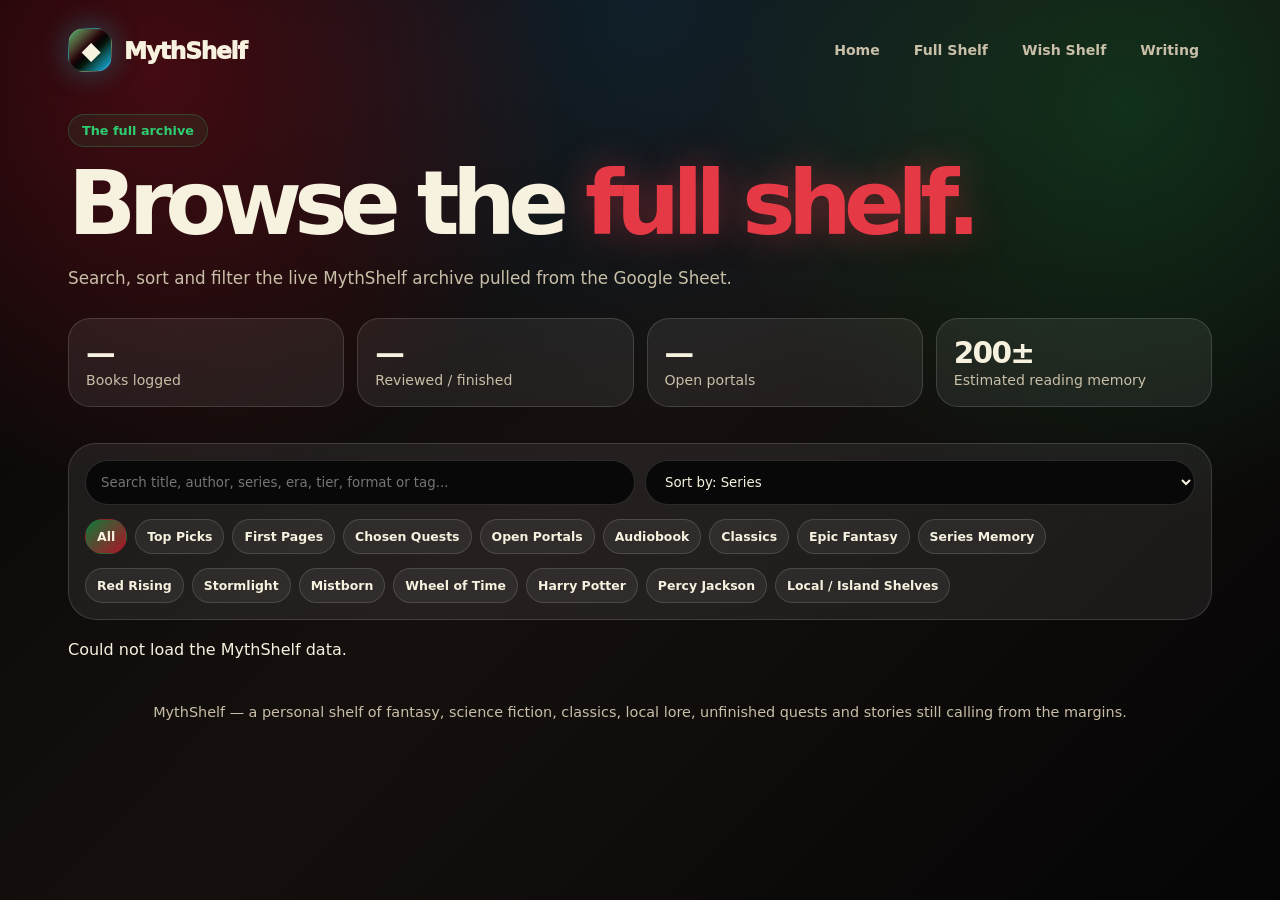
==== shelf.html @ 7ed5ac5a "Add files via upload" ====
<!DOCTYPE html>
<html lang="en">
<head>
  <meta charset="UTF-8" />
  <meta name="viewport" content="width=device-width, initial-scale=1.0" />
  <meta name="description" content="MythShelf is a personal reading archive for fantasy, science fiction, classics, local lore and open portals." />
  <title>Full Shelf | MythShelf</title>
  <link rel="stylesheet" href="assets/style.css" />
</head>
<body>
  <main class="ms-site">
    <div class="ms-shell">
      
<nav class="ms-nav">
  <a class="ms-brand" href="index.html"><span class="ms-mark">◆</span><span>MythShelf</span></a>
  <div class="ms-links">
    <a href="index.html">Home</a>
    <a href="shelf.html">Full Shelf</a>
    <a href="wish-shelf.html">Wish Shelf</a>
    <a href="writing.html">Writing</a>
  </div>
</nav>

      
<div class="eyebrow">The full archive</div>
<h1>Browse the <span>full shelf.</span></h1>
<p class="intro">Search, sort and filter the live MythShelf archive pulled from the Google Sheet.</p>

<section class="stats">
  <div class="stat"><strong data-stat="logged">—</strong><span>Books logged</span></div>
  <div class="stat"><strong data-stat="reviewed">—</strong><span>Reviewed / finished</span></div>
  <div class="stat"><strong data-stat="open">—</strong><span>Open portals</span></div>
  <div class="stat"><strong>200±</strong><span>Estimated reading memory</span></div>
</section>

<section>
  <div class="controls">
    <div class="search-row">
      <input id="shelfSearch" type="search" placeholder="Search title, author, series, era, tier, format or tag..." />
      <select id="sortSelect">
        <option value="series">Sort by: Series</option>
        <option value="score">Sort by: MythShelf Score</option>
        <option value="era">Sort by: Reading Era</option>
        <option value="title">Sort by: Title A–Z</option>
      </select>
    </div>
    <div class="chip-row">
      <button class="chip active" data-filter="all">All</button>
      <button class="chip" data-filter="TopPick Yes">Top Picks</button>
      <button class="chip" data-filter="First Pages">First Pages</button>
      <button class="chip" data-filter="Chosen Quests">Chosen Quests</button>
      <button class="chip" data-filter="Open Portals">Open Portals</button>
      <button class="chip" data-filter="Audiobook">Audiobook</button>
      <button class="chip" data-filter="Classic">Classics</button>
      <button class="chip" data-filter="Epic Fantasy">Epic Fantasy</button>
      <button class="chip" data-filter="Series Memory">Series Memory</button>
    </div>
    <div class="chip-row">
      <button class="chip" data-filter="Red Rising">Red Rising</button>
      <button class="chip" data-filter="Stormlight">Stormlight</button>
      <button class="chip" data-filter="Mistborn">Mistborn</button>
      <button class="chip" data-filter="Wheel of Time">Wheel of Time</button>
      <button class="chip" data-filter="Harry Potter">Harry Potter</button>
      <button class="chip" data-filter="Percy Jackson">Percy Jackson</button>
      <button class="chip" data-filter="Local">Local / Island Shelves</button>
    </div>
  </div>
  <div data-error></div>
  <div class="card-grid grid-4" id="shelfGrid"></div>
</section>

      <p class="footer">MythShelf — a personal shelf of fantasy, science fiction, classics, local lore, unfinished quests and stories still calling from the margins.</p>
    </div>
  </main>
  <script src="assets/script.js"></script>
</body>
</html>
---- assets/style.css ----
:root {
  --black:#050505; --panel:rgba(255,255,255,.07); --panel2:rgba(255,255,255,.11);
  --line:rgba(255,255,255,.14); --cream:#f7f1df; --muted:#c9bfa8;
  --red:#b11226; --red2:#e63946; --green:#0f7a3a; --green2:#2ecc71; --blue:#18a8ff;
}
*{box-sizing:border-box} html{scroll-behavior:smooth}
body{margin:0;background:#050505;color:var(--cream);font-family:Inter,system-ui,-apple-system,BlinkMacSystemFont,"Segoe UI",sans-serif}
.ms-site{min-height:100vh;background:radial-gradient(circle at 12% 8%,rgba(177,18,38,.35),transparent 30%),radial-gradient(circle at 88% 12%,rgba(15,122,58,.32),transparent 30%),radial-gradient(circle at 50% 0%,rgba(24,168,255,.13),transparent 38%),linear-gradient(135deg,#050505,#15100e 48%,#050505)}
.ms-shell{max-width:1180px;margin:0 auto;padding:28px 18px 80px}
.ms-nav{display:flex;justify-content:space-between;align-items:center;gap:14px;margin-bottom:42px}
.ms-brand{display:flex;align-items:center;gap:12px;font-size:1.45rem;font-weight:950;letter-spacing:-.05em;text-decoration:none;color:var(--cream)}
.ms-mark{width:44px;height:44px;border-radius:16px;display:grid;place-items:center;background:linear-gradient(135deg,rgba(46,204,113,.9),transparent 42%),linear-gradient(315deg,rgba(24,168,255,.9),transparent 40%),linear-gradient(135deg,var(--red),#050505 52%,var(--green));border:1px solid var(--line);box-shadow:0 0 30px rgba(24,168,255,.24),0 0 34px rgba(46,204,113,.18)}
.ms-links{display:flex;flex-wrap:wrap;gap:8px}.ms-links a{color:var(--muted);text-decoration:none;padding:9px 12px;border-radius:999px;border:1px solid transparent;font-size:.88rem;font-weight:750}.ms-links a:hover,.ms-links a.active{color:var(--cream);border-color:var(--line);background:rgba(255,255,255,.06)}
.hero{display:grid;grid-template-columns:1.05fr .95fr;gap:34px;align-items:center;margin-bottom:30px}
.eyebrow{display:inline-flex;color:var(--green2);background:rgba(46,204,113,.08);border:1px solid rgba(46,204,113,.24);padding:8px 13px;border-radius:999px;font-size:.8rem;font-weight:850;margin-bottom:16px}
h1{font-size:clamp(2.9rem,7vw,5.9rem);line-height:.9;letter-spacing:-.085em;margin:0 0 20px}
h1 span,.section-head h2 span{color:var(--red2);text-shadow:0 0 38px rgba(230,57,70,.42)}
.hero p,.section-head p,.intro{color:var(--muted);font-size:1.05rem;line-height:1.7;margin:0}.hero p,.intro{max-width:760px;margin-bottom:22px}
.actions{display:flex;flex-wrap:wrap;gap:12px}.btn{border:0;border-radius:999px;padding:12px 17px;font-weight:850;cursor:pointer;text-decoration:none;display:inline-flex;align-items:center;justify-content:center;color:white;font-family:inherit;font-size:.92rem}.btn-primary{background:linear-gradient(135deg,var(--red),var(--red2));box-shadow:0 18px 35px rgba(177,18,38,.35)}.btn-secondary{background:rgba(255,255,255,.08);border:1px solid var(--line);color:var(--cream)}.btn-green{background:linear-gradient(135deg,var(--green),var(--green2));color:#031208}
.hero-panel{border-radius:34px;min-height:410px;background:linear-gradient(145deg,rgba(255,255,255,.09),rgba(255,255,255,.03));border:1px solid var(--line);box-shadow:0 24px 70px rgba(0,0,0,.42);padding:22px;position:relative;overflow:hidden}
.hero-panel:before{content:"";position:absolute;inset:-80px;background:radial-gradient(circle at 28% 35%,rgba(230,57,70,.25),transparent 30%),radial-gradient(circle at 76% 28%,rgba(46,204,113,.22),transparent 28%),radial-gradient(circle at 55% 20%,rgba(24,168,255,.16),transparent 28%);filter:blur(16px)}
.feature-stack{position:relative;z-index:2;height:100%;display:grid;grid-template-columns:repeat(3,1fr);gap:12px;align-items:end}.float-book{min-height:250px;border-radius:20px;padding:15px;border:1px solid rgba(255,255,255,.17);box-shadow:0 20px 40px rgba(0,0,0,.45);display:flex;flex-direction:column;justify-content:space-between}.float-book:nth-child(1){background:linear-gradient(160deg,#260307,#b11226 58%,#050505);transform:translateY(42px) rotate(-5deg)}.float-book:nth-child(2){min-height:330px;background:linear-gradient(160deg,#041409,#0f7a3a 58%,#050505);transform:rotate(2deg)}.float-book:nth-child(3){background:linear-gradient(160deg,#050505,#18a8ff 20%,#b11226 55%,#0f7a3a);transform:translateY(58px) rotate(5deg)}.float-book small{text-transform:uppercase;letter-spacing:.13em;color:rgba(255,255,255,.76);font-size:.68rem;font-weight:900}.float-book strong{font-size:1.45rem;line-height:.98;letter-spacing:-.055em}
.stats{display:grid;grid-template-columns:repeat(4,1fr);gap:13px;margin:26px 0 36px}.stat{background:var(--panel);border:1px solid var(--line);border-radius:22px;padding:17px}.stat strong{display:block;font-size:1.85rem;letter-spacing:-.06em}.stat span{color:var(--muted);font-size:.88rem}
.section-head{display:flex;justify-content:space-between;gap:22px;align-items:end;margin:50px 0 18px}.section-head h2{margin:0;font-size:clamp(1.9rem,4vw,3.15rem);letter-spacing:-.065em}.section-head p{max-width:540px}
.card-grid{display:grid;gap:16px}.grid-4{grid-template-columns:repeat(4,1fr)}.grid-3{grid-template-columns:repeat(3,1fr)}.grid-2{grid-template-columns:repeat(2,1fr)}
.panel{border-radius:28px;padding:22px;background:linear-gradient(145deg,rgba(255,255,255,.08),rgba(255,255,255,.03));border:1px solid var(--line);box-shadow:0 16px 38px rgba(0,0,0,.25)}.panel h3{margin:0 0 10px;font-size:1.55rem;letter-spacing:-.055em}.panel p{color:var(--muted);line-height:1.58;margin:0 0 16px}
.book-card{background:linear-gradient(180deg,rgba(255,255,255,.075),rgba(255,255,255,.03));border:1px solid var(--line);border-radius:24px;overflow:hidden;box-shadow:0 14px 34px rgba(0,0,0,.28);transition:.25s ease}.book-card:hover{transform:translateY(-5px);border-color:rgba(255,255,255,.25);box-shadow:0 24px 50px rgba(0,0,0,.44)}
.cover{height:230px;padding:15px;background-size:cover;background-position:center;display:flex;flex-direction:column;justify-content:space-between;position:relative;overflow:hidden}.cover:after{content:"";position:absolute;inset:0;background:linear-gradient(180deg,rgba(0,0,0,.08),rgba(0,0,0,.82))}.cover small,.cover strong,.rank{position:relative;z-index:2}.cover small{color:rgba(255,255,255,.82);text-transform:uppercase;letter-spacing:.12em;font-size:.64rem;font-weight:900}.cover strong{font-size:1.28rem;line-height:1;letter-spacing:-.05em;text-shadow:0 3px 18px rgba(0,0,0,.8)}.rank{width:34px;height:34px;display:grid;place-items:center;border-radius:999px;background:linear-gradient(135deg,var(--red),var(--green));border:1px solid rgba(255,255,255,.25);font-size:.82rem;font-weight:950}
.red{background:linear-gradient(145deg,#1b0308,#b11226 58%,#050505)}.green{background:linear-gradient(145deg,#031409,#0f7a3a 58%,#050505)}.mixed{background:linear-gradient(145deg,#050505,#b11226 44%,#0f7a3a)}.dark{background:linear-gradient(145deg,#050505,#242424 48%,#b11226)}.blue{background:linear-gradient(145deg,#050505,#18a8ff 35%,#0f7a3a)}
.book-body{padding:14px}.book-body h3{margin:0 0 4px;font-size:.98rem;line-height:1.15;letter-spacing:-.035em}.meta{color:var(--muted);font-size:.78rem;line-height:1.35;margin-bottom:10px}.pill-row{display:flex;flex-wrap:wrap;gap:6px;margin-bottom:10px}.pill{display:inline-flex;padding:5px 7px;border-radius:999px;border:1px solid var(--line);background:rgba(255,255,255,.07);color:var(--cream);font-size:.68rem;font-weight:800}.pill.score{background:rgba(230,57,70,.14);border-color:rgba(230,57,70,.28);color:#ffd9de}.pill.status{background:rgba(46,204,113,.1);border-color:rgba(46,204,113,.25);color:#dcffe9}.pill.blue-pill{background:rgba(24,168,255,.13);border-color:rgba(24,168,255,.3);color:#d9f1ff}.note{margin:0;color:var(--muted);font-size:.82rem;line-height:1.48}
.carousel-wrap{overflow:hidden;border-radius:28px;border:1px solid var(--line);background:rgba(255,255,255,.035);padding:16px;position:relative}.carousel-wrap:before,.carousel-wrap:after{content:"";position:absolute;top:0;width:90px;height:100%;z-index:4;pointer-events:none}.carousel-wrap:before{left:0;background:linear-gradient(90deg,#090706,transparent)}.carousel-wrap:after{right:0;background:linear-gradient(270deg,#090706,transparent)}.carousel-track{display:flex;gap:16px;width:max-content;animation:slide 45s linear infinite}.carousel-wrap:hover .carousel-track{animation-play-state:paused}@keyframes slide{from{transform:translateX(0)}to{transform:translateX(-50%)}}.carousel-card{width:220px;flex:0 0 220px}
.era-count{font-size:2.25rem;font-weight:950;letter-spacing:-.07em;color:var(--green2);margin-bottom:12px}.teaser-link{color:var(--green2);text-decoration:none;font-weight:900;display:inline-flex;margin-top:6px}
.form{display:grid;gap:10px}.form input,.form textarea,.form select{width:100%;background:#080808;color:var(--cream);border:1px solid var(--line);border-radius:18px;padding:13px 15px;font-family:inherit;outline:none}.form textarea{min-height:110px;resize:vertical}.form-message{color:var(--green2);font-size:.9rem;min-height:1.1rem}
.controls{background:var(--panel);border:1px solid var(--line);border-radius:28px;padding:16px;display:grid;gap:14px;margin-bottom:20px}.search-row{display:flex;gap:10px;flex-wrap:wrap}.search-row input,.search-row select{flex:1;min-width:220px;background:#080808;color:var(--cream);border:1px solid var(--line);border-radius:999px;padding:13px 15px;outline:none;font-family:inherit}.chip-row{display:flex;gap:8px;flex-wrap:wrap}.chip{border:1px solid var(--line);background:rgba(255,255,255,.06);color:var(--cream);padding:9px 11px;border-radius:999px;cursor:pointer;font-weight:800;font-size:.78rem;font-family:inherit}.chip.active,.chip:hover{background:linear-gradient(135deg,var(--green),var(--red));border-color:transparent}
.footer{text-align:center;color:var(--muted);font-size:.9rem;line-height:1.55;margin-top:42px}
@media(max-width:980px){.hero,.grid-2{grid-template-columns:1fr}.grid-4,.grid-3{grid-template-columns:repeat(2,1fr)}.stats{grid-template-columns:repeat(2,1fr)}}@media(max-width:650px){.ms-nav,.section-head{align-items:flex-start;flex-direction:column}.ms-links{width:100%}.feature-stack,.stats,.grid-4,.grid-3,.grid-2{grid-template-columns:1fr}.float-book,.float-book:nth-child(1),.float-book:nth-child(2),.float-book:nth-child(3){min-height:180px;transform:none}.cover{height:270px}}
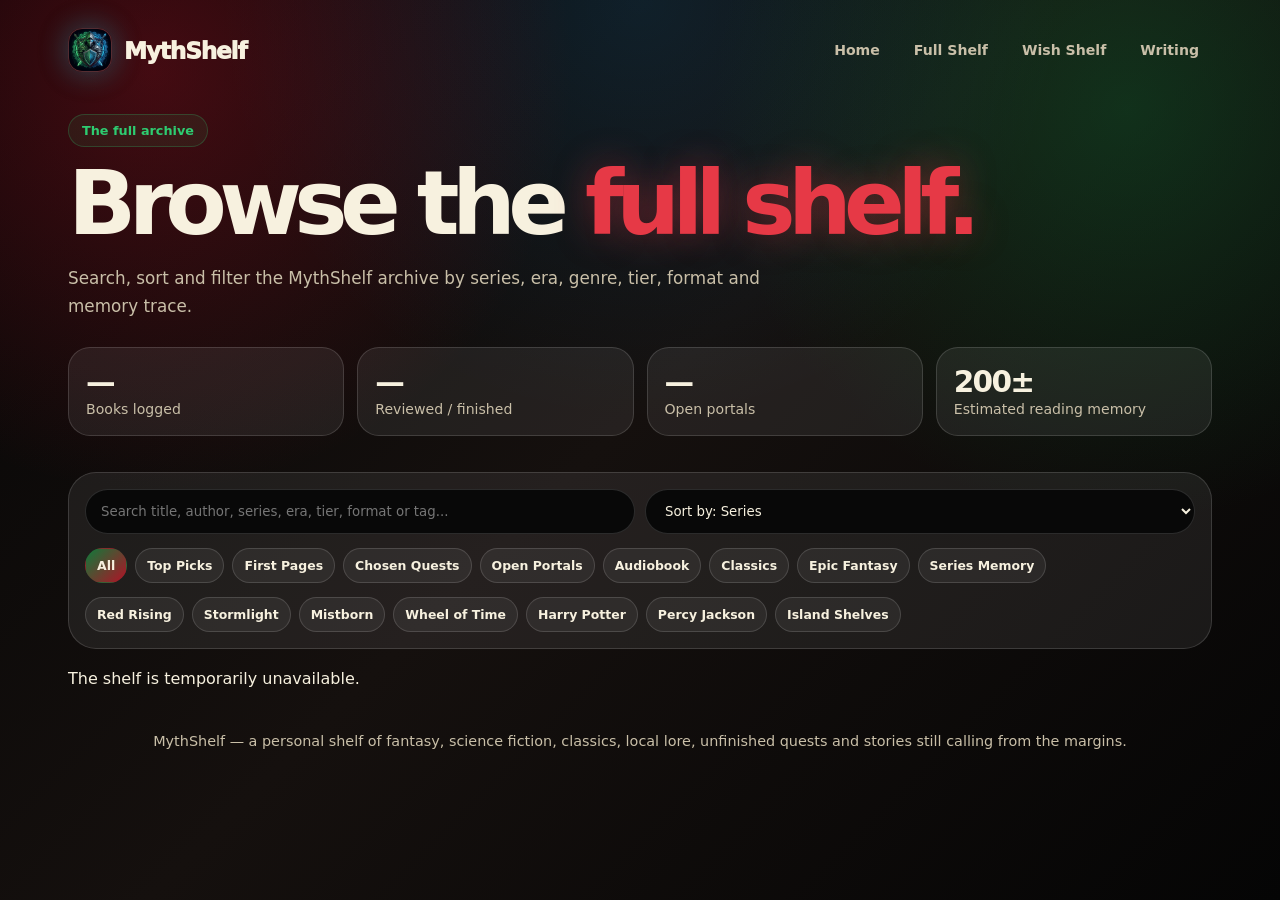
==== commit 22d24744: "Add files via upload" ====
--- a/shelf.html
+++ b/shelf.html
@@ -5,6 +5,8 @@
   <meta name="viewport" content="width=device-width, initial-scale=1.0" />
   <meta name="description" content="MythShelf is a personal reading archive for fantasy, science fiction, classics, local lore and open portals." />
   <title>Full Shelf | MythShelf</title>
+  <link rel="icon" href="assets/mythicshelf-01.ico" sizes="any" />
+  <link rel="shortcut icon" href="assets/mythicshelf-01.ico" />
   <link rel="stylesheet" href="assets/style.css" />
 </head>
 <body>
@@ -12,7 +14,10 @@
     <div class="ms-shell">
       
 <nav class="ms-nav">
-  <a class="ms-brand" href="index.html"><span class="ms-mark">◆</span><span>MythShelf</span></a>
+  <a class="ms-brand" href="index.html">
+    <img class="ms-logo-img" src="assets/mythicshelf-01.ico" alt="MythShelf logo" />
+    <span>MythShelf</span>
+  </a>
   <div class="ms-links">
     <a href="index.html">Home</a>
     <a href="shelf.html">Full Shelf</a>
@@ -24,7 +29,7 @@
       
 <div class="eyebrow">The full archive</div>
 <h1>Browse the <span>full shelf.</span></h1>
-<p class="intro">Search, sort and filter the live MythShelf archive pulled from the Google Sheet.</p>
+<p class="intro">Search, sort and filter the MythShelf archive by series, era, genre, tier, format and memory trace.</p>
 
 <section class="stats">
   <div class="stat"><strong data-stat="logged">—</strong><span>Books logged</span></div>
@@ -44,9 +49,10 @@
         <option value="title">Sort by: Title A–Z</option>
       </select>
     </div>
+
     <div class="chip-row">
       <button class="chip active" data-filter="all">All</button>
-      <button class="chip" data-filter="TopPick Yes">Top Picks</button>
+      <button class="chip" data-filter="Yes">Top Picks</button>
       <button class="chip" data-filter="First Pages">First Pages</button>
       <button class="chip" data-filter="Chosen Quests">Chosen Quests</button>
       <button class="chip" data-filter="Open Portals">Open Portals</button>
@@ -55,6 +61,7 @@
       <button class="chip" data-filter="Epic Fantasy">Epic Fantasy</button>
       <button class="chip" data-filter="Series Memory">Series Memory</button>
     </div>
+
     <div class="chip-row">
       <button class="chip" data-filter="Red Rising">Red Rising</button>
       <button class="chip" data-filter="Stormlight">Stormlight</button>
@@ -62,9 +69,10 @@
       <button class="chip" data-filter="Wheel of Time">Wheel of Time</button>
       <button class="chip" data-filter="Harry Potter">Harry Potter</button>
       <button class="chip" data-filter="Percy Jackson">Percy Jackson</button>
-      <button class="chip" data-filter="Local">Local / Island Shelves</button>
+      <button class="chip" data-filter="Caribbean">Island Shelves</button>
     </div>
   </div>
+
   <div data-error></div>
   <div class="card-grid grid-4" id="shelfGrid"></div>
 </section>
--- a/assets/style.css
+++ b/assets/style.css
@@ -1,37 +1,114 @@
 
 :root {
-  --black:#050505; --panel:rgba(255,255,255,.07); --panel2:rgba(255,255,255,.11);
-  --line:rgba(255,255,255,.14); --cream:#f7f1df; --muted:#c9bfa8;
-  --red:#b11226; --red2:#e63946; --green:#0f7a3a; --green2:#2ecc71; --blue:#18a8ff;
+  --black:#050505;
+  --panel:rgba(255,255,255,.07);
+  --panel2:rgba(255,255,255,.11);
+  --line:rgba(255,255,255,.14);
+  --cream:#f7f1df;
+  --muted:#c9bfa8;
+  --red:#b11226;
+  --red2:#e63946;
+  --green:#0f7a3a;
+  --green2:#2ecc71;
+  --blue:#18a8ff;
 }
-*{box-sizing:border-box} html{scroll-behavior:smooth}
+*{box-sizing:border-box}
+html{scroll-behavior:smooth}
 body{margin:0;background:#050505;color:var(--cream);font-family:Inter,system-ui,-apple-system,BlinkMacSystemFont,"Segoe UI",sans-serif}
-.ms-site{min-height:100vh;background:radial-gradient(circle at 12% 8%,rgba(177,18,38,.35),transparent 30%),radial-gradient(circle at 88% 12%,rgba(15,122,58,.32),transparent 30%),radial-gradient(circle at 50% 0%,rgba(24,168,255,.13),transparent 38%),linear-gradient(135deg,#050505,#15100e 48%,#050505)}
+.ms-site{min-height:100vh;background:
+  radial-gradient(circle at 12% 8%,rgba(177,18,38,.35),transparent 30%),
+  radial-gradient(circle at 88% 12%,rgba(15,122,58,.32),transparent 30%),
+  radial-gradient(circle at 50% 0%,rgba(24,168,255,.13),transparent 38%),
+  linear-gradient(135deg,#050505,#15100e 48%,#050505)}
 .ms-shell{max-width:1180px;margin:0 auto;padding:28px 18px 80px}
 .ms-nav{display:flex;justify-content:space-between;align-items:center;gap:14px;margin-bottom:42px}
 .ms-brand{display:flex;align-items:center;gap:12px;font-size:1.45rem;font-weight:950;letter-spacing:-.05em;text-decoration:none;color:var(--cream)}
+.ms-logo-img{width:44px;height:44px;border-radius:14px;object-fit:cover;border:1px solid var(--line);box-shadow:0 0 30px rgba(24,168,255,.24),0 0 34px rgba(46,204,113,.18)}
 .ms-mark{width:44px;height:44px;border-radius:16px;display:grid;place-items:center;background:linear-gradient(135deg,rgba(46,204,113,.9),transparent 42%),linear-gradient(315deg,rgba(24,168,255,.9),transparent 40%),linear-gradient(135deg,var(--red),#050505 52%,var(--green));border:1px solid var(--line);box-shadow:0 0 30px rgba(24,168,255,.24),0 0 34px rgba(46,204,113,.18)}
-.ms-links{display:flex;flex-wrap:wrap;gap:8px}.ms-links a{color:var(--muted);text-decoration:none;padding:9px 12px;border-radius:999px;border:1px solid transparent;font-size:.88rem;font-weight:750}.ms-links a:hover,.ms-links a.active{color:var(--cream);border-color:var(--line);background:rgba(255,255,255,.06)}
+.ms-links{display:flex;flex-wrap:wrap;gap:8px}
+.ms-links a{color:var(--muted);text-decoration:none;padding:9px 12px;border-radius:999px;border:1px solid transparent;font-size:.88rem;font-weight:750}
+.ms-links a:hover,.ms-links a.active{color:var(--cream);border-color:var(--line);background:rgba(255,255,255,.06)}
 .hero{display:grid;grid-template-columns:1.05fr .95fr;gap:34px;align-items:center;margin-bottom:30px}
 .eyebrow{display:inline-flex;color:var(--green2);background:rgba(46,204,113,.08);border:1px solid rgba(46,204,113,.24);padding:8px 13px;border-radius:999px;font-size:.8rem;font-weight:850;margin-bottom:16px}
 h1{font-size:clamp(2.9rem,7vw,5.9rem);line-height:.9;letter-spacing:-.085em;margin:0 0 20px}
 h1 span,.section-head h2 span{color:var(--red2);text-shadow:0 0 38px rgba(230,57,70,.42)}
-.hero p,.section-head p,.intro{color:var(--muted);font-size:1.05rem;line-height:1.7;margin:0}.hero p,.intro{max-width:760px;margin-bottom:22px}
-.actions{display:flex;flex-wrap:wrap;gap:12px}.btn{border:0;border-radius:999px;padding:12px 17px;font-weight:850;cursor:pointer;text-decoration:none;display:inline-flex;align-items:center;justify-content:center;color:white;font-family:inherit;font-size:.92rem}.btn-primary{background:linear-gradient(135deg,var(--red),var(--red2));box-shadow:0 18px 35px rgba(177,18,38,.35)}.btn-secondary{background:rgba(255,255,255,.08);border:1px solid var(--line);color:var(--cream)}.btn-green{background:linear-gradient(135deg,var(--green),var(--green2));color:#031208}
-.hero-panel{border-radius:34px;min-height:410px;background:linear-gradient(145deg,rgba(255,255,255,.09),rgba(255,255,255,.03));border:1px solid var(--line);box-shadow:0 24px 70px rgba(0,0,0,.42);padding:22px;position:relative;overflow:hidden}
-.hero-panel:before{content:"";position:absolute;inset:-80px;background:radial-gradient(circle at 28% 35%,rgba(230,57,70,.25),transparent 30%),radial-gradient(circle at 76% 28%,rgba(46,204,113,.22),transparent 28%),radial-gradient(circle at 55% 20%,rgba(24,168,255,.16),transparent 28%);filter:blur(16px)}
-.feature-stack{position:relative;z-index:2;height:100%;display:grid;grid-template-columns:repeat(3,1fr);gap:12px;align-items:end}.float-book{min-height:250px;border-radius:20px;padding:15px;border:1px solid rgba(255,255,255,.17);box-shadow:0 20px 40px rgba(0,0,0,.45);display:flex;flex-direction:column;justify-content:space-between}.float-book:nth-child(1){background:linear-gradient(160deg,#260307,#b11226 58%,#050505);transform:translateY(42px) rotate(-5deg)}.float-book:nth-child(2){min-height:330px;background:linear-gradient(160deg,#041409,#0f7a3a 58%,#050505);transform:rotate(2deg)}.float-book:nth-child(3){background:linear-gradient(160deg,#050505,#18a8ff 20%,#b11226 55%,#0f7a3a);transform:translateY(58px) rotate(5deg)}.float-book small{text-transform:uppercase;letter-spacing:.13em;color:rgba(255,255,255,.76);font-size:.68rem;font-weight:900}.float-book strong{font-size:1.45rem;line-height:.98;letter-spacing:-.055em}
-.stats{display:grid;grid-template-columns:repeat(4,1fr);gap:13px;margin:26px 0 36px}.stat{background:var(--panel);border:1px solid var(--line);border-radius:22px;padding:17px}.stat strong{display:block;font-size:1.85rem;letter-spacing:-.06em}.stat span{color:var(--muted);font-size:.88rem}
-.section-head{display:flex;justify-content:space-between;gap:22px;align-items:end;margin:50px 0 18px}.section-head h2{margin:0;font-size:clamp(1.9rem,4vw,3.15rem);letter-spacing:-.065em}.section-head p{max-width:540px}
-.card-grid{display:grid;gap:16px}.grid-4{grid-template-columns:repeat(4,1fr)}.grid-3{grid-template-columns:repeat(3,1fr)}.grid-2{grid-template-columns:repeat(2,1fr)}
-.panel{border-radius:28px;padding:22px;background:linear-gradient(145deg,rgba(255,255,255,.08),rgba(255,255,255,.03));border:1px solid var(--line);box-shadow:0 16px 38px rgba(0,0,0,.25)}.panel h3{margin:0 0 10px;font-size:1.55rem;letter-spacing:-.055em}.panel p{color:var(--muted);line-height:1.58;margin:0 0 16px}
-.book-card{background:linear-gradient(180deg,rgba(255,255,255,.075),rgba(255,255,255,.03));border:1px solid var(--line);border-radius:24px;overflow:hidden;box-shadow:0 14px 34px rgba(0,0,0,.28);transition:.25s ease}.book-card:hover{transform:translateY(-5px);border-color:rgba(255,255,255,.25);box-shadow:0 24px 50px rgba(0,0,0,.44)}
-.cover{height:230px;padding:15px;background-size:cover;background-position:center;display:flex;flex-direction:column;justify-content:space-between;position:relative;overflow:hidden}.cover:after{content:"";position:absolute;inset:0;background:linear-gradient(180deg,rgba(0,0,0,.08),rgba(0,0,0,.82))}.cover small,.cover strong,.rank{position:relative;z-index:2}.cover small{color:rgba(255,255,255,.82);text-transform:uppercase;letter-spacing:.12em;font-size:.64rem;font-weight:900}.cover strong{font-size:1.28rem;line-height:1;letter-spacing:-.05em;text-shadow:0 3px 18px rgba(0,0,0,.8)}.rank{width:34px;height:34px;display:grid;place-items:center;border-radius:999px;background:linear-gradient(135deg,var(--red),var(--green));border:1px solid rgba(255,255,255,.25);font-size:.82rem;font-weight:950}
-.red{background:linear-gradient(145deg,#1b0308,#b11226 58%,#050505)}.green{background:linear-gradient(145deg,#031409,#0f7a3a 58%,#050505)}.mixed{background:linear-gradient(145deg,#050505,#b11226 44%,#0f7a3a)}.dark{background:linear-gradient(145deg,#050505,#242424 48%,#b11226)}.blue{background:linear-gradient(145deg,#050505,#18a8ff 35%,#0f7a3a)}
-.book-body{padding:14px}.book-body h3{margin:0 0 4px;font-size:.98rem;line-height:1.15;letter-spacing:-.035em}.meta{color:var(--muted);font-size:.78rem;line-height:1.35;margin-bottom:10px}.pill-row{display:flex;flex-wrap:wrap;gap:6px;margin-bottom:10px}.pill{display:inline-flex;padding:5px 7px;border-radius:999px;border:1px solid var(--line);background:rgba(255,255,255,.07);color:var(--cream);font-size:.68rem;font-weight:800}.pill.score{background:rgba(230,57,70,.14);border-color:rgba(230,57,70,.28);color:#ffd9de}.pill.status{background:rgba(46,204,113,.1);border-color:rgba(46,204,113,.25);color:#dcffe9}.pill.blue-pill{background:rgba(24,168,255,.13);border-color:rgba(24,168,255,.3);color:#d9f1ff}.note{margin:0;color:var(--muted);font-size:.82rem;line-height:1.48}
-.carousel-wrap{overflow:hidden;border-radius:28px;border:1px solid var(--line);background:rgba(255,255,255,.035);padding:16px;position:relative}.carousel-wrap:before,.carousel-wrap:after{content:"";position:absolute;top:0;width:90px;height:100%;z-index:4;pointer-events:none}.carousel-wrap:before{left:0;background:linear-gradient(90deg,#090706,transparent)}.carousel-wrap:after{right:0;background:linear-gradient(270deg,#090706,transparent)}.carousel-track{display:flex;gap:16px;width:max-content;animation:slide 45s linear infinite}.carousel-wrap:hover .carousel-track{animation-play-state:paused}@keyframes slide{from{transform:translateX(0)}to{transform:translateX(-50%)}}.carousel-card{width:220px;flex:0 0 220px}
-.era-count{font-size:2.25rem;font-weight:950;letter-spacing:-.07em;color:var(--green2);margin-bottom:12px}.teaser-link{color:var(--green2);text-decoration:none;font-weight:900;display:inline-flex;margin-top:6px}
-.form{display:grid;gap:10px}.form input,.form textarea,.form select{width:100%;background:#080808;color:var(--cream);border:1px solid var(--line);border-radius:18px;padding:13px 15px;font-family:inherit;outline:none}.form textarea{min-height:110px;resize:vertical}.form-message{color:var(--green2);font-size:.9rem;min-height:1.1rem}
-.controls{background:var(--panel);border:1px solid var(--line);border-radius:28px;padding:16px;display:grid;gap:14px;margin-bottom:20px}.search-row{display:flex;gap:10px;flex-wrap:wrap}.search-row input,.search-row select{flex:1;min-width:220px;background:#080808;color:var(--cream);border:1px solid var(--line);border-radius:999px;padding:13px 15px;outline:none;font-family:inherit}.chip-row{display:flex;gap:8px;flex-wrap:wrap}.chip{border:1px solid var(--line);background:rgba(255,255,255,.06);color:var(--cream);padding:9px 11px;border-radius:999px;cursor:pointer;font-weight:800;font-size:.78rem;font-family:inherit}.chip.active,.chip:hover{background:linear-gradient(135deg,var(--green),var(--red));border-color:transparent}
+.hero p,.section-head p,.intro{color:var(--muted);font-size:1.05rem;line-height:1.7;margin:0}
+.hero p,.intro{max-width:760px;margin-bottom:22px}
+.actions{display:flex;flex-wrap:wrap;gap:12px}
+.btn{border:0;border-radius:999px;padding:12px 17px;font-weight:850;cursor:pointer;text-decoration:none;display:inline-flex;align-items:center;justify-content:center;color:white;font-family:inherit;font-size:.92rem}
+.btn-primary{background:linear-gradient(135deg,var(--red),var(--red2));box-shadow:0 18px 35px rgba(177,18,38,.35)}
+.btn-secondary{background:rgba(255,255,255,.08);border:1px solid var(--line);color:var(--cream)}
+.btn-green{background:linear-gradient(135deg,var(--green),var(--green2));color:#031208}
+.hero-panel{border-radius:34px;min-height:430px;background:linear-gradient(145deg,rgba(255,255,255,.09),rgba(255,255,255,.03));border:1px solid var(--line);box-shadow:0 24px 70px rgba(0,0,0,.42);padding:22px;position:relative;overflow:hidden}
+.hero-panel:before{content:"";position:absolute;inset:-80px;background:
+  radial-gradient(circle at 28% 35%,rgba(230,57,70,.25),transparent 30%),
+  radial-gradient(circle at 76% 28%,rgba(46,204,113,.22),transparent 28%),
+  radial-gradient(circle at 55% 20%,rgba(24,168,255,.16),transparent 28%);filter:blur(16px)}
+.feature-stack{position:relative;z-index:2;height:100%;display:grid;grid-template-columns:repeat(3,1fr);gap:12px;align-items:end}
+.float-book{min-height:270px;border-radius:20px;padding:15px;border:1px solid rgba(255,255,255,.17);box-shadow:0 20px 40px rgba(0,0,0,.45);display:flex;flex-direction:column;justify-content:space-between;background-size:cover;background-position:center;position:relative;overflow:hidden}
+.float-book:after{content:"";position:absolute;inset:0;background:linear-gradient(180deg,rgba(0,0,0,.1),rgba(0,0,0,.86))}
+.float-book > *{position:relative;z-index:2}
+.float-book:nth-child(1){transform:translateY(42px) rotate(-5deg)}
+.float-book:nth-child(2){min-height:350px;transform:rotate(2deg)}
+.float-book:nth-child(3){transform:translateY(58px) rotate(5deg)}
+.float-book small{text-transform:uppercase;letter-spacing:.13em;color:rgba(255,255,255,.82);font-size:.68rem;font-weight:900}
+.float-book strong{font-size:1.45rem;line-height:.98;letter-spacing:-.055em;text-shadow:0 3px 20px rgba(0,0,0,.8)}
+.stats{display:grid;grid-template-columns:repeat(4,1fr);gap:13px;margin:26px 0 36px}
+.stat{background:var(--panel);border:1px solid var(--line);border-radius:22px;padding:17px}
+.stat strong{display:block;font-size:1.85rem;letter-spacing:-.06em}
+.stat span{color:var(--muted);font-size:.88rem}
+.section-head{display:flex;justify-content:space-between;gap:22px;align-items:end;margin:50px 0 18px}
+.section-head h2{margin:0;font-size:clamp(1.9rem,4vw,3.15rem);letter-spacing:-.065em}
+.section-head p{max-width:540px}
+.card-grid{display:grid;gap:16px}
+.grid-4{grid-template-columns:repeat(4,1fr)}
+.grid-3{grid-template-columns:repeat(3,1fr)}
+.grid-2{grid-template-columns:repeat(2,1fr)}
+.panel{border-radius:28px;padding:22px;background:linear-gradient(145deg,rgba(255,255,255,.08),rgba(255,255,255,.03));border:1px solid var(--line);box-shadow:0 16px 38px rgba(0,0,0,.25)}
+.panel h3{margin:0 0 10px;font-size:1.55rem;letter-spacing:-.055em}
+.panel p{color:var(--muted);line-height:1.58;margin:0 0 16px}
+.book-card{background:linear-gradient(180deg,rgba(255,255,255,.075),rgba(255,255,255,.03));border:1px solid var(--line);border-radius:24px;overflow:hidden;box-shadow:0 14px 34px rgba(0,0,0,.28);transition:.25s ease}
+.book-card:hover{transform:translateY(-5px);border-color:rgba(255,255,255,.25);box-shadow:0 24px 50px rgba(0,0,0,.44)}
+.cover{height:230px;padding:15px;background-size:cover;background-position:center;display:flex;flex-direction:column;justify-content:space-between;position:relative;overflow:hidden}
+.cover:after{content:"";position:absolute;inset:0;background:linear-gradient(180deg,rgba(0,0,0,.08),rgba(0,0,0,.82))}
+.cover small,.cover strong,.rank{position:relative;z-index:2}
+.cover small{color:rgba(255,255,255,.82);text-transform:uppercase;letter-spacing:.12em;font-size:.64rem;font-weight:900}
+.cover strong{font-size:1.28rem;line-height:1;letter-spacing:-.05em;text-shadow:0 3px 18px rgba(0,0,0,.8)}
+.rank{width:34px;height:34px;display:grid;place-items:center;border-radius:999px;background:linear-gradient(135deg,var(--red),var(--green));border:1px solid rgba(255,255,255,.25);font-size:.82rem;font-weight:950}
+.red{background:linear-gradient(145deg,#1b0308,#b11226 58%,#050505)}
+.green{background:linear-gradient(145deg,#031409,#0f7a3a 58%,#050505)}
+.mixed{background:linear-gradient(145deg,#050505,#b11226 44%,#0f7a3a)}
+.dark{background:linear-gradient(145deg,#050505,#242424 48%,#b11226)}
+.blue{background:linear-gradient(145deg,#050505,#18a8ff 35%,#0f7a3a)}
+.book-body{padding:14px}
+.book-body h3{margin:0 0 4px;font-size:.98rem;line-height:1.15;letter-spacing:-.035em}
+.meta{color:var(--muted);font-size:.78rem;line-height:1.35;margin-bottom:10px}
+.pill-row{display:flex;flex-wrap:wrap;gap:6px;margin-bottom:10px}
+.pill{display:inline-flex;padding:5px 7px;border-radius:999px;border:1px solid var(--line);background:rgba(255,255,255,.07);color:var(--cream);font-size:.68rem;font-weight:800}
+.pill.score{background:rgba(230,57,70,.14);border-color:rgba(230,57,70,.28);color:#ffd9de}
+.pill.status{background:rgba(46,204,113,.1);border-color:rgba(46,204,113,.25);color:#dcffe9}
+.pill.blue-pill{background:rgba(24,168,255,.13);border-color:rgba(24,168,255,.3);color:#d9f1ff}
+.note{margin:0;color:var(--muted);font-size:.82rem;line-height:1.48}
+.carousel-wrap{overflow:hidden;border-radius:28px;border:1px solid var(--line);background:rgba(255,255,255,.035);padding:16px;position:relative}
+.carousel-wrap:before,.carousel-wrap:after{content:"";position:absolute;top:0;width:90px;height:100%;z-index:4;pointer-events:none}
+.carousel-wrap:before{left:0;background:linear-gradient(90deg,#090706,transparent)}
+.carousel-wrap:after{right:0;background:linear-gradient(270deg,#090706,transparent)}
+.carousel-track{display:flex;gap:16px;width:max-content;animation:slide 45s linear infinite}
+.carousel-wrap:hover .carousel-track{animation-play-state:paused}
+@keyframes slide{from{transform:translateX(0)}to{transform:translateX(-50%)}}
+.carousel-card{width:220px;flex:0 0 220px}
+.era-count{font-size:2.25rem;font-weight:950;letter-spacing:-.07em;color:var(--green2);margin-bottom:12px}
+.teaser-link{color:var(--green2);text-decoration:none;font-weight:900;display:inline-flex;margin-top:6px}
+.form{display:grid;gap:10px}
+.form input,.form textarea,.form select{width:100%;background:#080808;color:var(--cream);border:1px solid var(--line);border-radius:18px;padding:13px 15px;font-family:inherit;outline:none}
+.form textarea{min-height:110px;resize:vertical}
+.form-message{color:var(--green2);font-size:.9rem;min-height:1.1rem}
+.controls{background:var(--panel);border:1px solid var(--line);border-radius:28px;padding:16px;display:grid;gap:14px;margin-bottom:20px}
+.search-row{display:flex;gap:10px;flex-wrap:wrap}
+.search-row input,.search-row select{flex:1;min-width:220px;background:#080808;color:var(--cream);border:1px solid var(--line);border-radius:999px;padding:13px 15px;outline:none;font-family:inherit}
+.chip-row{display:flex;gap:8px;flex-wrap:wrap}
+.chip{border:1px solid var(--line);background:rgba(255,255,255,.06);color:var(--cream);padding:9px 11px;border-radius:999px;cursor:pointer;font-weight:800;font-size:.78rem;font-family:inherit}
+.chip.active,.chip:hover{background:linear-gradient(135deg,var(--green),var(--red));border-color:transparent}
 .footer{text-align:center;color:var(--muted);font-size:.9rem;line-height:1.55;margin-top:42px}
-@media(max-width:980px){.hero,.grid-2{grid-template-columns:1fr}.grid-4,.grid-3{grid-template-columns:repeat(2,1fr)}.stats{grid-template-columns:repeat(2,1fr)}}@media(max-width:650px){.ms-nav,.section-head{align-items:flex-start;flex-direction:column}.ms-links{width:100%}.feature-stack,.stats,.grid-4,.grid-3,.grid-2{grid-template-columns:1fr}.float-book,.float-book:nth-child(1),.float-book:nth-child(2),.float-book:nth-child(3){min-height:180px;transform:none}.cover{height:270px}}
+@media(max-width:980px){.hero,.grid-2{grid-template-columns:1fr}.grid-4,.grid-3{grid-template-columns:repeat(2,1fr)}.stats{grid-template-columns:repeat(2,1fr)}}
+@media(max-width:650px){.ms-nav,.section-head{align-items:flex-start;flex-direction:column}.ms-links{width:100%}.feature-stack,.stats,.grid-4,.grid-3,.grid-2{grid-template-columns:1fr}.float-book,.float-book:nth-child(1),.float-book:nth-child(2),.float-book:nth-child(3){min-height:220px;transform:none}.cover{height:270px}}
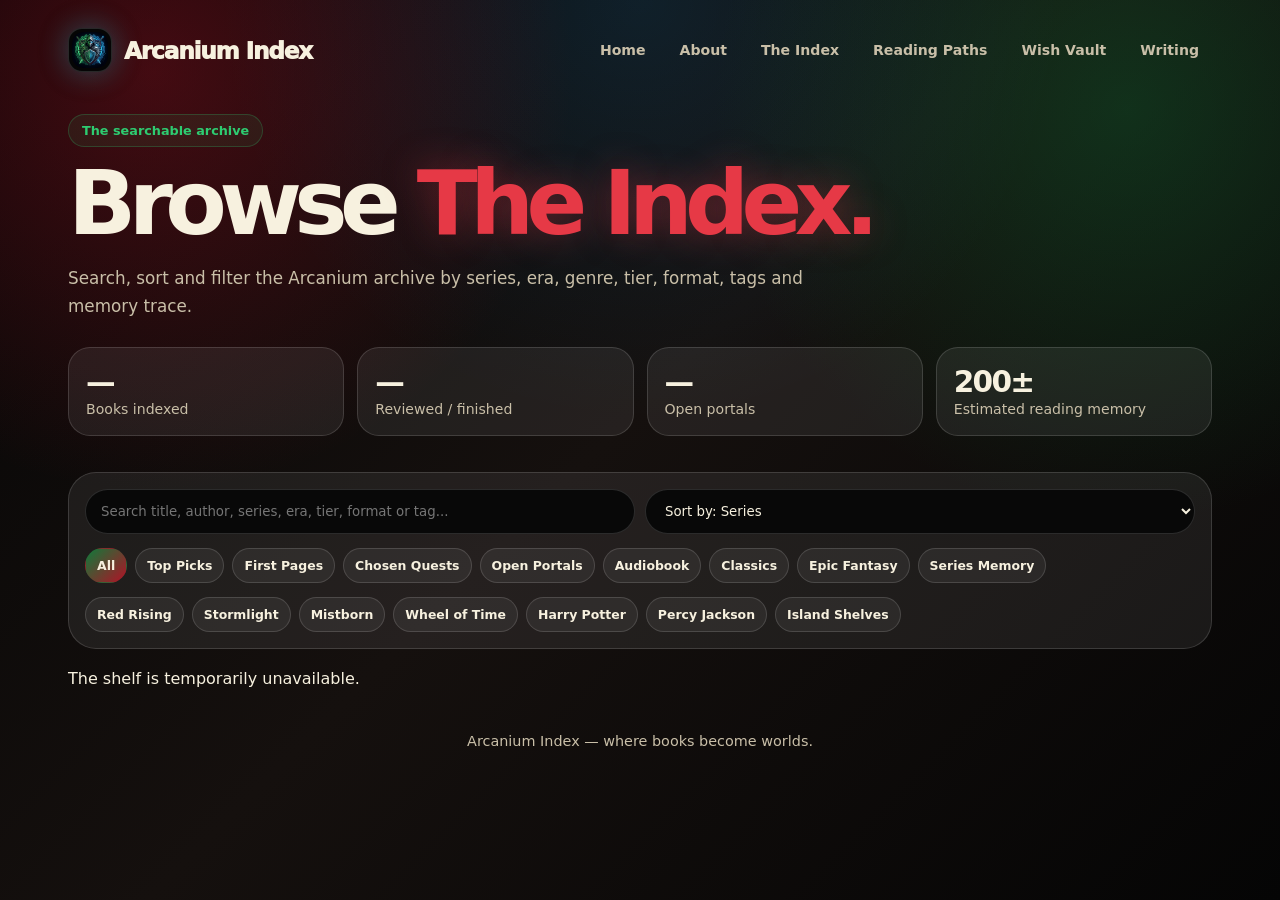
==== commit 29c5588e: "Add files via upload" ====
--- a/shelf.html
+++ b/shelf.html
@@ -3,8 +3,8 @@
 <head>
   <meta charset="UTF-8" />
   <meta name="viewport" content="width=device-width, initial-scale=1.0" />
-  <meta name="description" content="MythShelf is a personal reading archive for fantasy, science fiction, classics, local lore and open portals." />
-  <title>Full Shelf | MythShelf</title>
+  <meta name="description" content="The Index is the searchable Arcanium archive of fiction, folklore, nonfiction, series, tags, rankings and reading paths." />
+  <title>The Index | Arcanium Index</title>
   <link rel="icon" href="assets/mythicshelf-01.ico" sizes="any" />
   <link rel="shortcut icon" href="assets/mythicshelf-01.ico" />
   <link rel="stylesheet" href="assets/style.css" />
@@ -15,24 +15,26 @@
       
 <nav class="ms-nav">
   <a class="ms-brand" href="index.html">
-    <img class="ms-logo-img" src="assets/mythicshelf-01.ico" alt="MythShelf logo" />
-    <span>MythShelf</span>
+    <img class="ms-logo-img" src="assets/mythicshelf-01.png" alt="Arcanium Index logo" />
+    <span>Arcanium Index</span>
   </a>
   <div class="ms-links">
     <a href="index.html">Home</a>
-    <a href="shelf.html">Full Shelf</a>
-    <a href="wish-shelf.html">Wish Shelf</a>
+    <a href="about.html">About</a>
+    <a href="shelf.html">The Index</a>
+    <a href="recommends.html">Reading Paths</a>
+    <a href="wish-shelf.html">Wish Vault</a>
     <a href="writing.html">Writing</a>
   </div>
 </nav>
 
       
-<div class="eyebrow">The full archive</div>
-<h1>Browse the <span>full shelf.</span></h1>
-<p class="intro">Search, sort and filter the MythShelf archive by series, era, genre, tier, format and memory trace.</p>
+<div class="eyebrow">The searchable archive</div>
+<h1>Browse <span>The Index.</span></h1>
+<p class="intro">Search, sort and filter the Arcanium archive by series, era, genre, tier, format, tags and memory trace.</p>
 
 <section class="stats">
-  <div class="stat"><strong data-stat="logged">—</strong><span>Books logged</span></div>
+  <div class="stat"><strong data-stat="logged">—</strong><span>Books indexed</span></div>
   <div class="stat"><strong data-stat="reviewed">—</strong><span>Reviewed / finished</span></div>
   <div class="stat"><strong data-stat="open">—</strong><span>Open portals</span></div>
   <div class="stat"><strong>200±</strong><span>Estimated reading memory</span></div>
@@ -44,7 +46,7 @@
       <input id="shelfSearch" type="search" placeholder="Search title, author, series, era, tier, format or tag..." />
       <select id="sortSelect">
         <option value="series">Sort by: Series</option>
-        <option value="score">Sort by: MythShelf Score</option>
+        <option value="score">Sort by: Index Score</option>
         <option value="era">Sort by: Reading Era</option>
         <option value="title">Sort by: Title A–Z</option>
       </select>
@@ -77,7 +79,7 @@
   <div class="card-grid grid-4" id="shelfGrid"></div>
 </section>
 
-      <p class="footer">MythShelf — a personal shelf of fantasy, science fiction, classics, local lore, unfinished quests and stories still calling from the margins.</p>
+      <p class="footer">Arcanium Index — where books become worlds.</p>
     </div>
   </main>
   <script src="assets/script.js"></script>
--- a/assets/style.css
+++ b/assets/style.css
@@ -23,7 +23,7 @@
 .ms-shell{max-width:1180px;margin:0 auto;padding:28px 18px 80px}
 .ms-nav{display:flex;justify-content:space-between;align-items:center;gap:14px;margin-bottom:42px}
 .ms-brand{display:flex;align-items:center;gap:12px;font-size:1.45rem;font-weight:950;letter-spacing:-.05em;text-decoration:none;color:var(--cream)}
-.ms-logo-img{width:44px;height:44px;border-radius:14px;object-fit:cover;border:1px solid var(--line);box-shadow:0 0 30px rgba(24,168,255,.24),0 0 34px rgba(46,204,113,.18)}
+.ms-logo-img{width:44px;height:44px;border-radius:14px;object-fit:contain;background:#050505;padding:3px;border:1px solid var(--line);box-shadow:0 0 30px rgba(24,168,255,.24),0 0 34px rgba(46,204,113,.18)}
 .ms-mark{width:44px;height:44px;border-radius:16px;display:grid;place-items:center;background:linear-gradient(135deg,rgba(46,204,113,.9),transparent 42%),linear-gradient(315deg,rgba(24,168,255,.9),transparent 40%),linear-gradient(135deg,var(--red),#050505 52%,var(--green));border:1px solid var(--line);box-shadow:0 0 30px rgba(24,168,255,.24),0 0 34px rgba(46,204,113,.18)}
 .ms-links{display:flex;flex-wrap:wrap;gap:8px}
 .ms-links a{color:var(--muted);text-decoration:none;padding:9px 12px;border-radius:999px;border:1px solid transparent;font-size:.88rem;font-weight:750}
@@ -112,3 +112,7 @@
 .footer{text-align:center;color:var(--muted);font-size:.9rem;line-height:1.55;margin-top:42px}
 @media(max-width:980px){.hero,.grid-2{grid-template-columns:1fr}.grid-4,.grid-3{grid-template-columns:repeat(2,1fr)}.stats{grid-template-columns:repeat(2,1fr)}}
 @media(max-width:650px){.ms-nav,.section-head{align-items:flex-start;flex-direction:column}.ms-links{width:100%}.feature-stack,.stats,.grid-4,.grid-3,.grid-2{grid-template-columns:1fr}.float-book,.float-book:nth-child(1),.float-book:nth-child(2),.float-book:nth-child(3){min-height:220px;transform:none}.cover{height:270px}}
+
+/* Dynamic Top Voted Quests */
+.vote-card h3{margin:0 0 8px;font-size:1.35rem;line-height:1.05;letter-spacing:-.05em}
+.vote-card p{margin:0 0 12px;color:var(--muted);line-height:1.45}
